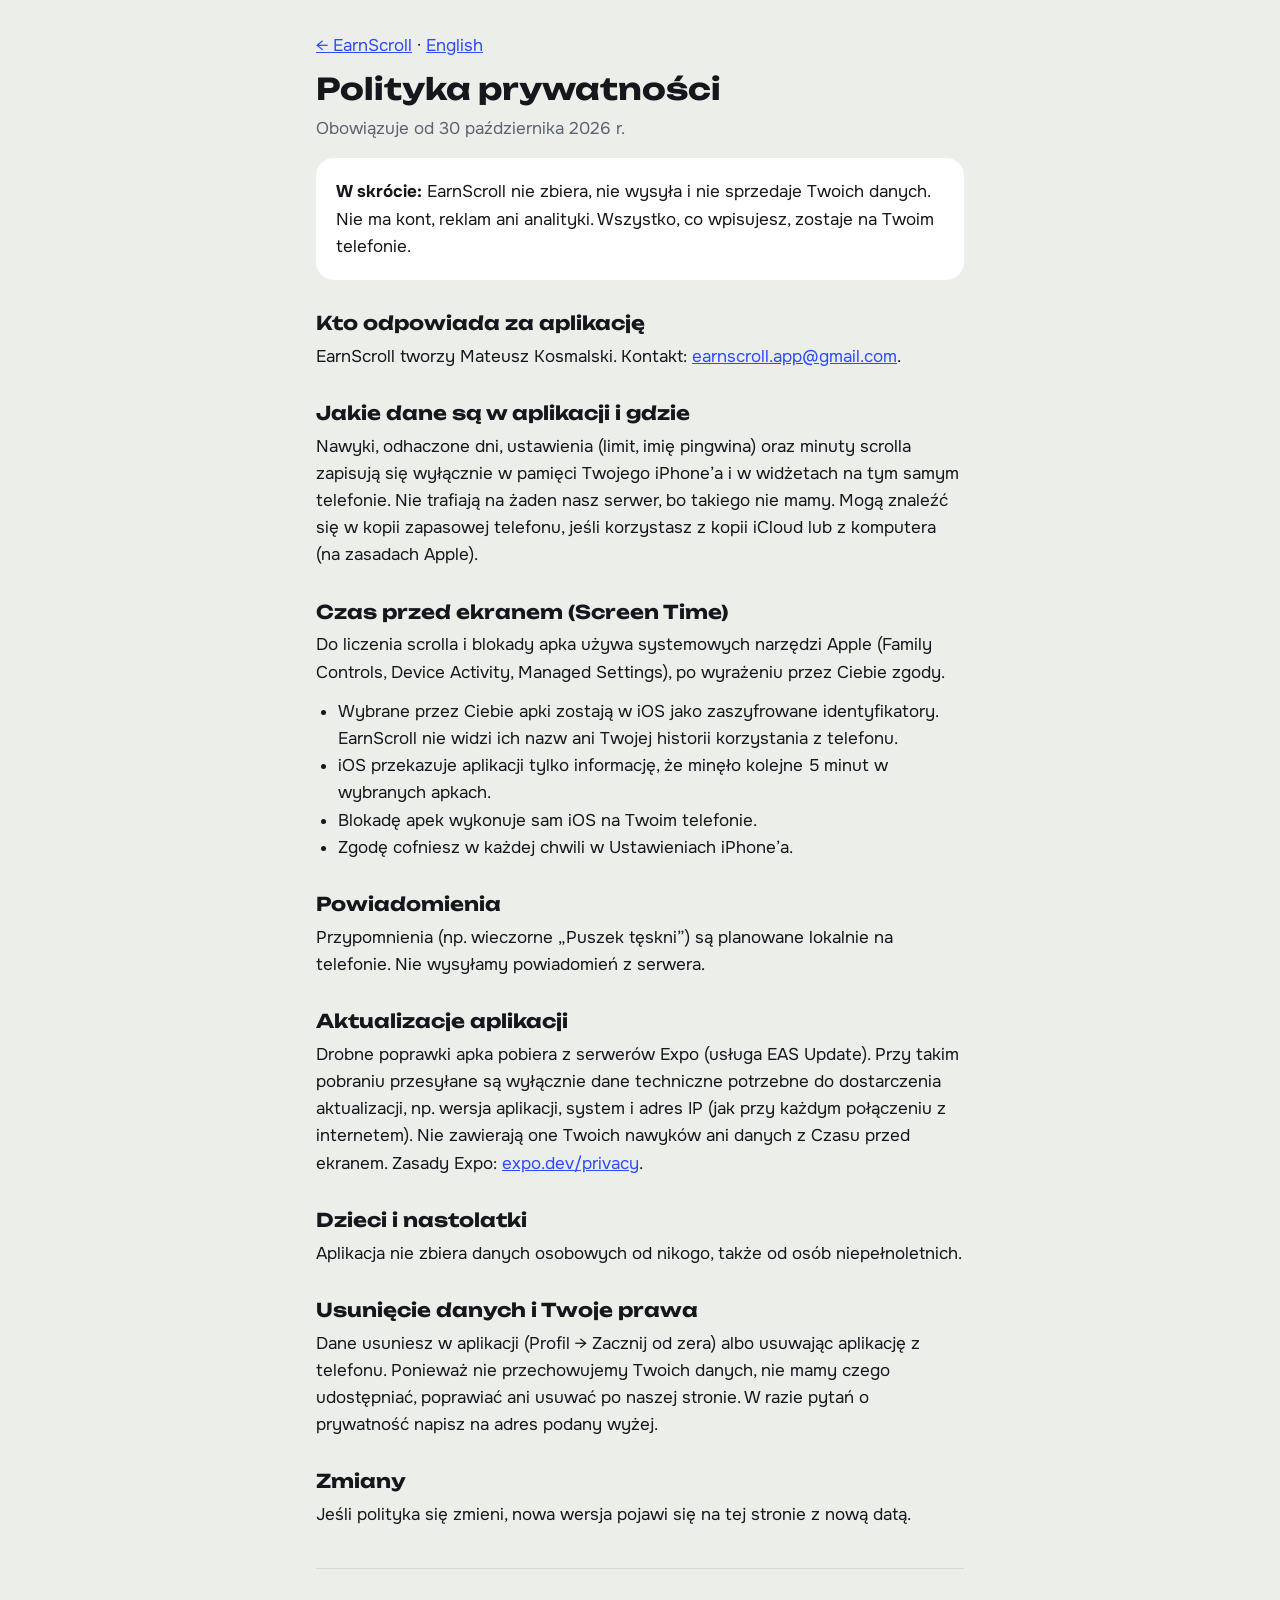
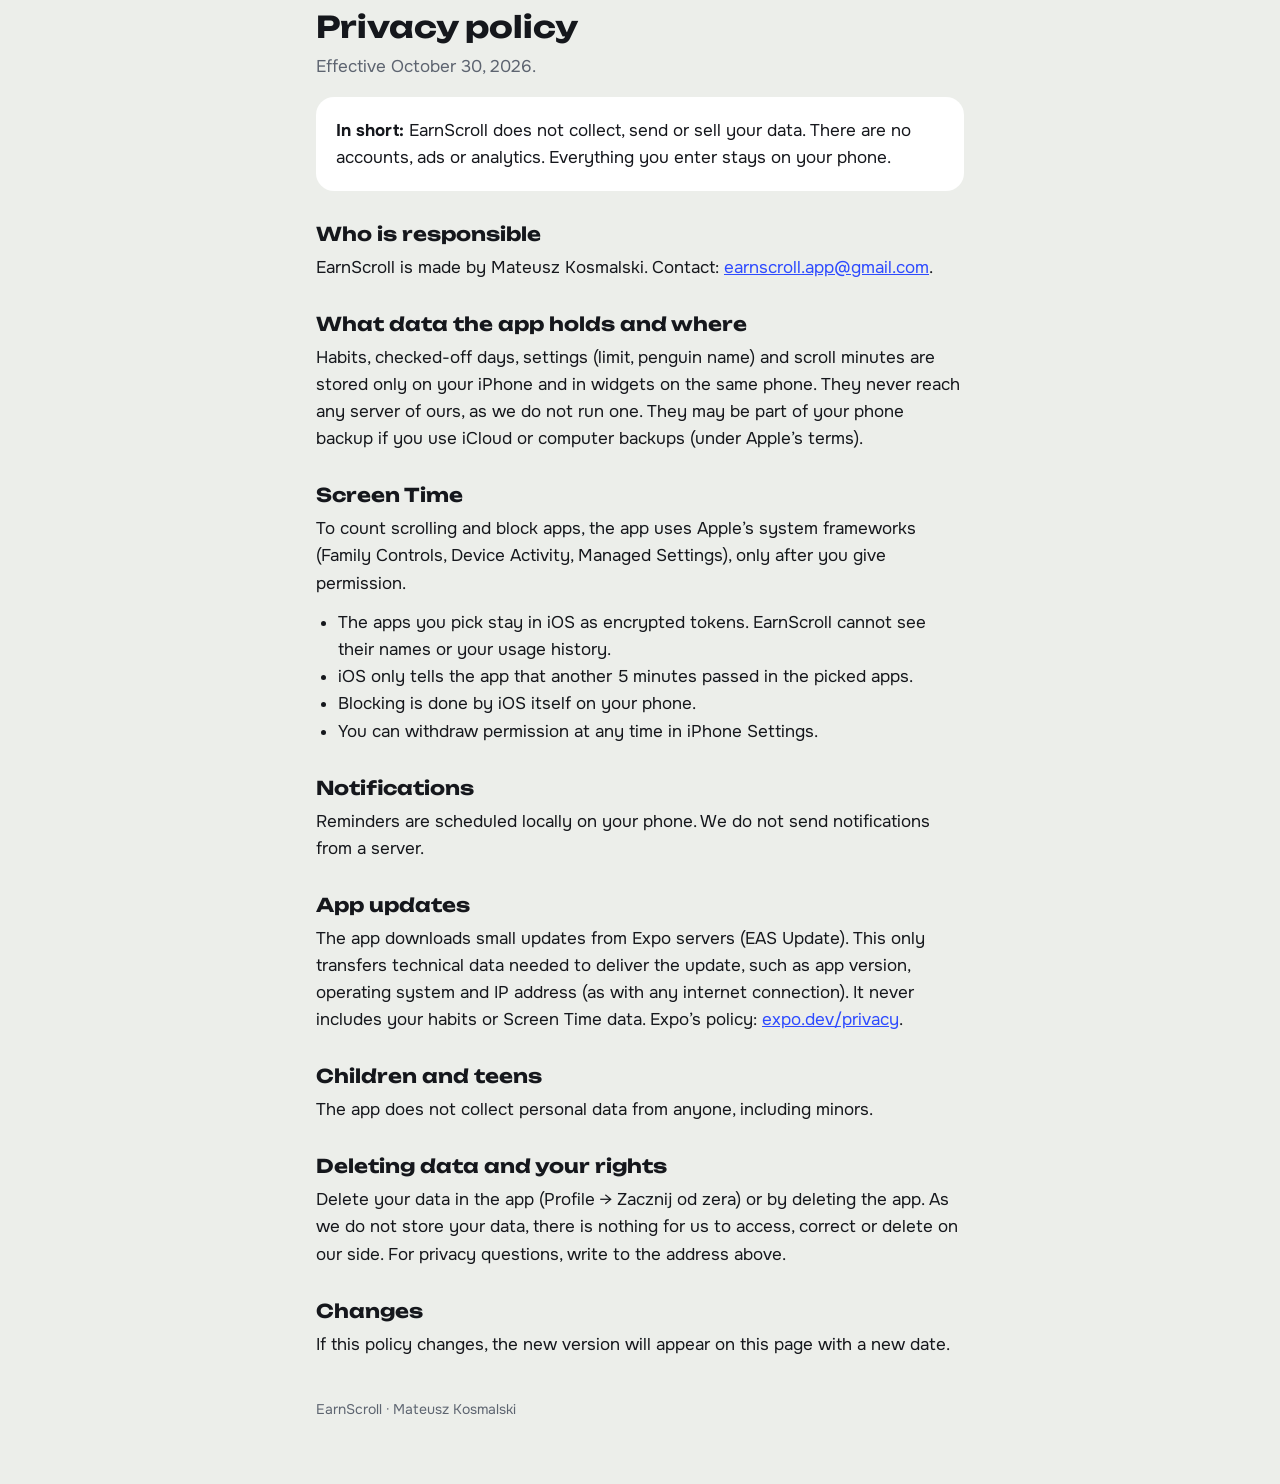
==== privacy.html @ 447980ba "EarnScroll support page and privacy policy (PL + EN) Co-Authored-By: Claude Opus 5.5 <noreply@anthro" ====
<!doctype html>
<html lang="pl">
<head>
  <meta charset="utf-8">
  <meta name="viewport" content="width=device-width, initial-scale=1">
  <title>EarnScroll – polityka prywatności</title>
  <meta name="description" content="Polityka prywatności aplikacji EarnScroll. Privacy policy of the EarnScroll app.">
  <link rel="icon" href="icon.png">
  <link rel="preconnect" href="https://fonts.googleapis.com">
  <link rel="preconnect" href="https://fonts.gstatic.com" crossorigin>
  <link href="https://fonts.googleapis.com/css2?family=Onest:wght@400;600;700&family=Unbounded:wght@700&display=swap" rel="stylesheet">
  <link rel="stylesheet" href="style.css">
</head>
<body>
<main>
  <p><a href="index.html">← EarnScroll</a> · <a href="#en">English</a></p>
  <h1>Polityka prywatności</h1>
  <p class="muted">Obowiązuje od 30 października 2026 r.</p>

  <div class="card">
    <strong>W skrócie:</strong> EarnScroll nie zbiera, nie wysyła i nie sprzedaje Twoich danych.
    Nie ma kont, reklam ani analityki. Wszystko, co wpisujesz, zostaje na Twoim telefonie.
  </div>

  <h2>Kto odpowiada za aplikację</h2>
  <p>EarnScroll tworzy Mateusz Kosmalski. Kontakt: <a href="mailto:earnscroll.app@gmail.com">earnscroll.app@gmail.com</a>.</p>

  <h2>Jakie dane są w aplikacji i gdzie</h2>
  <p>Nawyki, odhaczone dni, ustawienia (limit, imię pingwina) oraz minuty scrolla zapisują się
    wyłącznie w pamięci Twojego iPhone’a i w widżetach na tym samym telefonie. Nie trafiają na
    żaden nasz serwer, bo takiego nie mamy. Mogą znaleźć się w kopii zapasowej telefonu, jeśli
    korzystasz z kopii iCloud lub z komputera (na zasadach Apple).</p>

  <h2>Czas przed ekranem (Screen Time)</h2>
  <p>Do liczenia scrolla i blokady apka używa systemowych narzędzi Apple (Family Controls,
    Device Activity, Managed Settings), po wyrażeniu przez Ciebie zgody.</p>
  <ul>
    <li>Wybrane przez Ciebie apki zostają w iOS jako zaszyfrowane identyfikatory. EarnScroll nie widzi
      ich nazw ani Twojej historii korzystania z telefonu.</li>
    <li>iOS przekazuje aplikacji tylko informację, że minęło kolejne 5 minut w wybranych apkach.</li>
    <li>Blokadę apek wykonuje sam iOS na Twoim telefonie.</li>
    <li>Zgodę cofniesz w każdej chwili w Ustawieniach iPhone’a.</li>
  </ul>

  <h2>Powiadomienia</h2>
  <p>Przypomnienia (np. wieczorne „Puszek tęskni”) są planowane lokalnie na telefonie.
    Nie wysyłamy powiadomień z serwera.</p>

  <h2>Aktualizacje aplikacji</h2>
  <p>Drobne poprawki apka pobiera z serwerów Expo (usługa EAS Update). Przy takim pobraniu
    przesyłane są wyłącznie dane techniczne potrzebne do dostarczenia aktualizacji, np. wersja
    aplikacji, system i adres IP (jak przy każdym połączeniu z internetem). Nie zawierają one Twoich
    nawyków ani danych z Czasu przed ekranem. Zasady Expo: <a href="https://expo.dev/privacy">expo.dev/privacy</a>.</p>

  <h2>Dzieci i nastolatki</h2>
  <p>Aplikacja nie zbiera danych osobowych od nikogo, także od osób niepełnoletnich.</p>

  <h2>Usunięcie danych i Twoje prawa</h2>
  <p>Dane usuniesz w aplikacji (Profil → Zacznij od zera) albo usuwając aplikację z telefonu.
    Ponieważ nie przechowujemy Twoich danych, nie mamy czego udostępniać, poprawiać ani usuwać po
    naszej stronie. W razie pytań o prywatność napisz na adres podany wyżej.</p>

  <h2>Zmiany</h2>
  <p>Jeśli polityka się zmieni, nowa wersja pojawi się na tej stronie z nową datą.</p>

  <hr style="border: 0; border-top: 1px solid var(--line); margin: 40px 0;">

  <section id="en" lang="en">
    <h1>Privacy policy</h1>
    <p class="muted">Effective October 30, 2026.</p>

    <div class="card">
      <strong>In short:</strong> EarnScroll does not collect, send or sell your data. There are no
      accounts, ads or analytics. Everything you enter stays on your phone.
    </div>

    <h2>Who is responsible</h2>
    <p>EarnScroll is made by Mateusz Kosmalski. Contact: <a href="mailto:earnscroll.app@gmail.com">earnscroll.app@gmail.com</a>.</p>

    <h2>What data the app holds and where</h2>
    <p>Habits, checked-off days, settings (limit, penguin name) and scroll minutes are stored only on
      your iPhone and in widgets on the same phone. They never reach any server of ours, as we do not
      run one. They may be part of your phone backup if you use iCloud or computer backups (under
      Apple’s terms).</p>

    <h2>Screen Time</h2>
    <p>To count scrolling and block apps, the app uses Apple’s system frameworks (Family Controls,
      Device Activity, Managed Settings), only after you give permission.</p>
    <ul>
      <li>The apps you pick stay in iOS as encrypted tokens. EarnScroll cannot see their names or your
        usage history.</li>
      <li>iOS only tells the app that another 5 minutes passed in the picked apps.</li>
      <li>Blocking is done by iOS itself on your phone.</li>
      <li>You can withdraw permission at any time in iPhone Settings.</li>
    </ul>

    <h2>Notifications</h2>
    <p>Reminders are scheduled locally on your phone. We do not send notifications from a server.</p>

    <h2>App updates</h2>
    <p>The app downloads small updates from Expo servers (EAS Update). This only transfers technical
      data needed to deliver the update, such as app version, operating system and IP address (as
      with any internet connection). It never includes your habits or Screen Time data. Expo’s policy:
      <a href="https://expo.dev/privacy">expo.dev/privacy</a>.</p>

    <h2>Children and teens</h2>
    <p>The app does not collect personal data from anyone, including minors.</p>

    <h2>Deleting data and your rights</h2>
    <p>Delete your data in the app (Profile → Zacznij od zera) or by deleting the app. As we do not
      store your data, there is nothing for us to access, correct or delete on our side. For privacy
      questions, write to the address above.</p>

    <h2>Changes</h2>
    <p>If this policy changes, the new version will appear on this page with a new date.</p>
  </section>

  <footer>EarnScroll · Mateusz Kosmalski</footer>
</main>
</body>
</html>
---- style.css ----
/* EarnScroll site: support + privacy. Colours from the app (src/theme). */
:root {
  --bg: #ECEEEA;
  --card: #FFFFFF;
  --text: #15171C;
  --muted: #5D6470;
  --line: #D6DAD3;
  --accent: #2E4BFF;
  --sticker: #FFD23F;
}
@media (prefers-color-scheme: dark) {
  :root {
    --bg: #101216;
    --card: #1A1D23;
    --text: #EEF0F3;
    --muted: #9AA1AC;
    --line: #2B2F37;
    --accent: #7088FF;
  }
}
* { box-sizing: border-box; }
html { -webkit-text-size-adjust: 100%; }
body {
  margin: 0;
  background: var(--bg);
  color: var(--text);
  font: 17px/1.6 'Onest', system-ui, -apple-system, sans-serif;
}
main { max-width: 680px; margin: 0 auto; padding: 32px 16px 64px; }
h1, h2 { font-family: 'Unbounded', system-ui, sans-serif; line-height: 1.2; }
h1 { font-size: 30px; margin: 0 0 8px; }
h2 { font-size: 19px; margin: 32px 0 8px; }
h3 { font-size: 17px; margin: 20px 0 4px; }
p, ul { margin: 0 0 12px; }
ul { padding-left: 22px; }
a { color: var(--accent); }
.muted { color: var(--muted); }
.hero { display: flex; align-items: center; gap: 16px; margin-bottom: 24px; }
.hero img { width: 72px; height: 72px; border-radius: 18px; }
.card { background: var(--card); border-radius: 18px; padding: 20px; margin: 16px 0; }
.card.wallet { background: #2E4BFF; color: #FFFFFF; }
.card.wallet a { color: #FFFFFF; }
.sticker {
  display: inline-block; background: var(--sticker); color: #15171C;
  font-weight: 700; font-size: 14px; padding: 4px 10px; border-radius: 10px;
  transform: rotate(-3deg);
}
nav { display: flex; gap: 16px; flex-wrap: wrap; margin: 8px 0 0; font-weight: 600; }
footer { margin-top: 40px; font-size: 14px; color: var(--muted); }
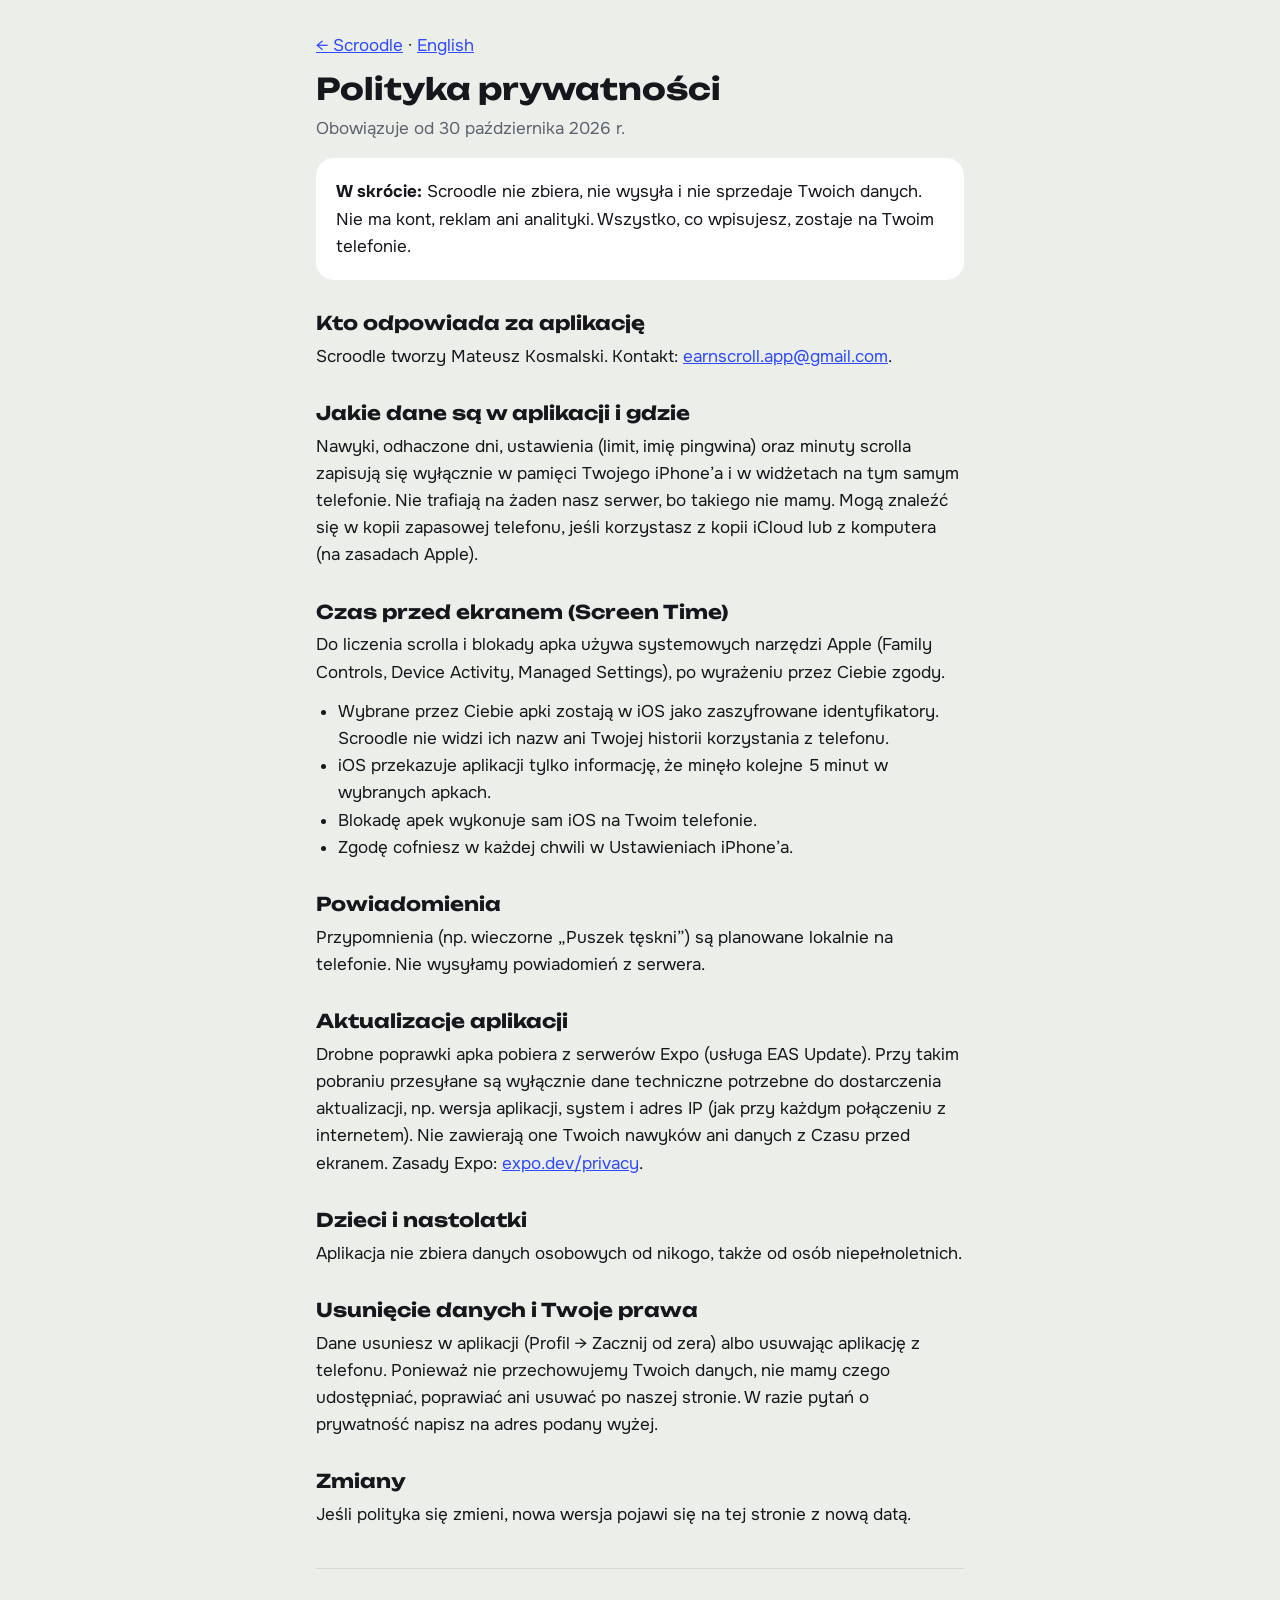
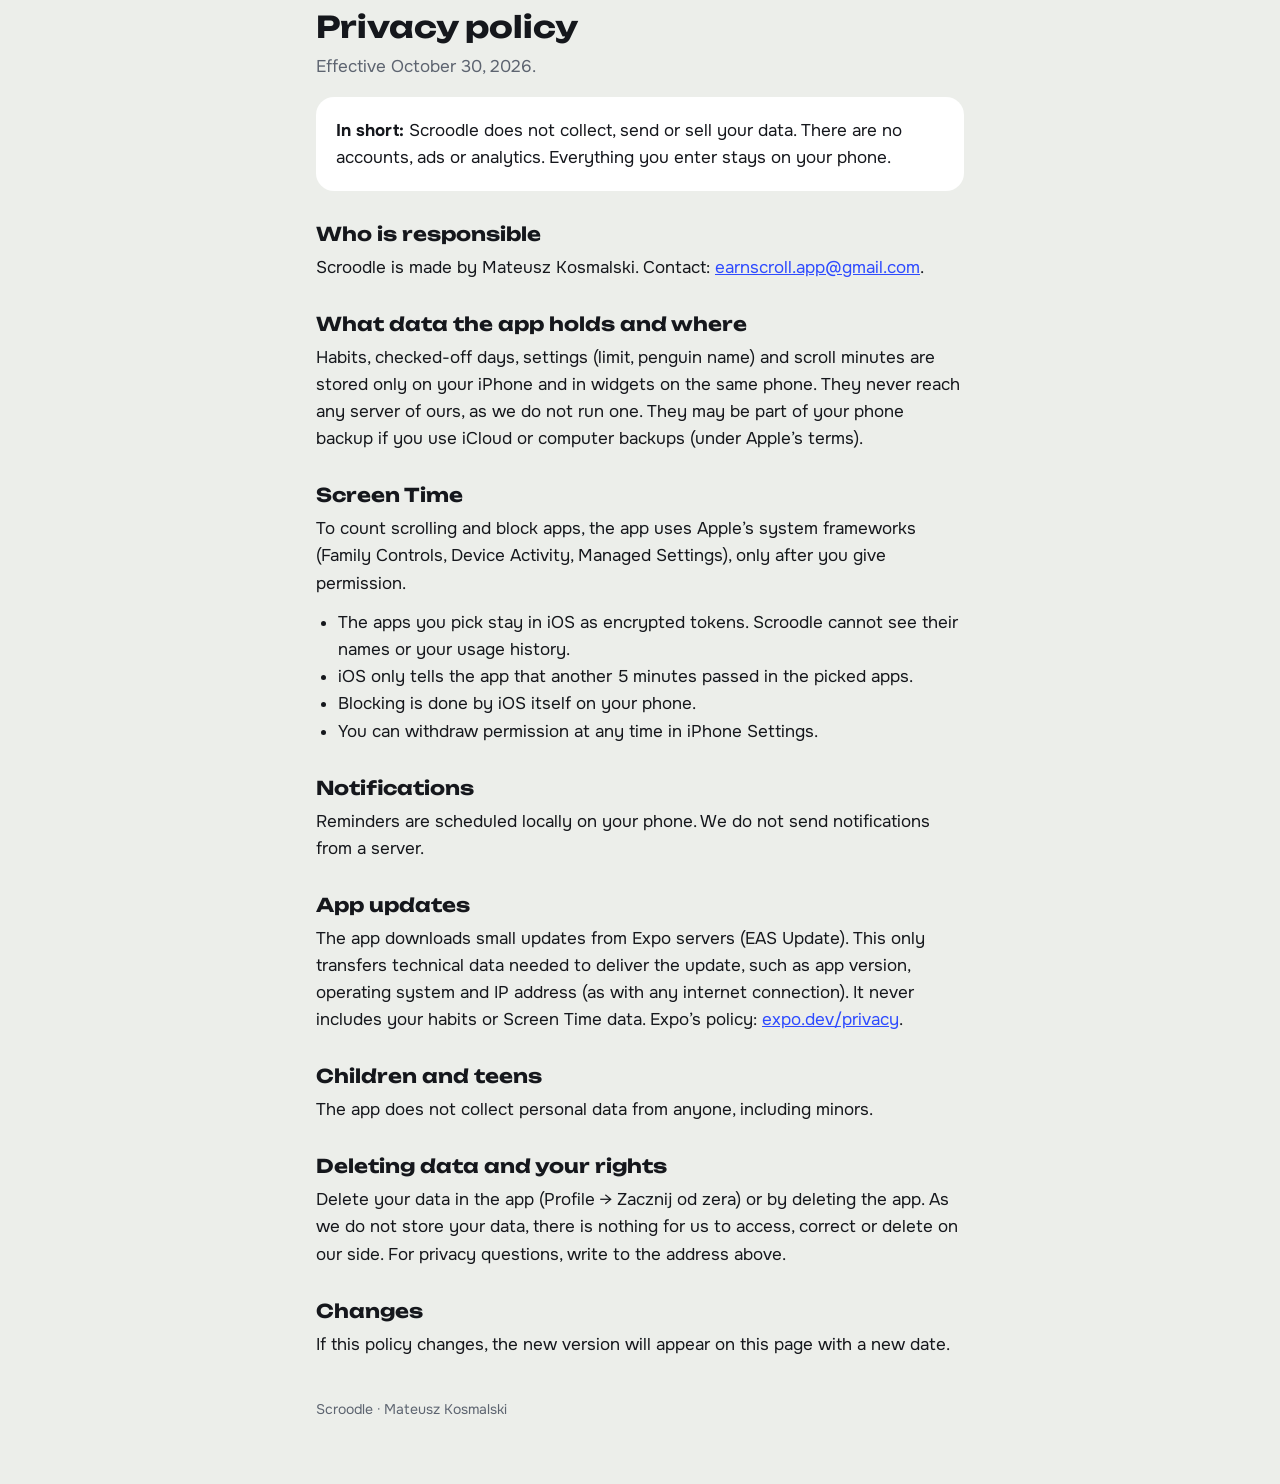
==== commit 2e730093: "Rename the app to Scroodle Co-Authored-By: Claude Opus 5.5 <noreply@anthropic.com>" ====
--- a/privacy.html
+++ b/privacy.html
@@ -3,8 +3,8 @@
 <head>
   <meta charset="utf-8">
   <meta name="viewport" content="width=device-width, initial-scale=1">
-  <title>EarnScroll – polityka prywatności</title>
-  <meta name="description" content="Polityka prywatności aplikacji EarnScroll. Privacy policy of the EarnScroll app.">
+  <title>Scroodle – polityka prywatności</title>
+  <meta name="description" content="Polityka prywatności aplikacji Scroodle. Privacy policy of the Scroodle app.">
   <link rel="icon" href="icon.png">
   <link rel="preconnect" href="https://fonts.googleapis.com">
   <link rel="preconnect" href="https://fonts.gstatic.com" crossorigin>
@@ -13,17 +13,17 @@
 </head>
 <body>
 <main>
-  <p><a href="index.html">← EarnScroll</a> · <a href="#en">English</a></p>
+  <p><a href="index.html">← Scroodle</a> · <a href="#en">English</a></p>
   <h1>Polityka prywatności</h1>
   <p class="muted">Obowiązuje od 30 października 2026 r.</p>
 
   <div class="card">
-    <strong>W skrócie:</strong> EarnScroll nie zbiera, nie wysyła i nie sprzedaje Twoich danych.
+    <strong>W skrócie:</strong> Scroodle nie zbiera, nie wysyła i nie sprzedaje Twoich danych.
     Nie ma kont, reklam ani analityki. Wszystko, co wpisujesz, zostaje na Twoim telefonie.
   </div>
 
   <h2>Kto odpowiada za aplikację</h2>
-  <p>EarnScroll tworzy Mateusz Kosmalski. Kontakt: <a href="mailto:earnscroll.app@gmail.com">earnscroll.app@gmail.com</a>.</p>
+  <p>Scroodle tworzy Mateusz Kosmalski. Kontakt: <a href="mailto:earnscroll.app@gmail.com">earnscroll.app@gmail.com</a>.</p>
 
   <h2>Jakie dane są w aplikacji i gdzie</h2>
   <p>Nawyki, odhaczone dni, ustawienia (limit, imię pingwina) oraz minuty scrolla zapisują się
@@ -35,7 +35,7 @@
   <p>Do liczenia scrolla i blokady apka używa systemowych narzędzi Apple (Family Controls,
     Device Activity, Managed Settings), po wyrażeniu przez Ciebie zgody.</p>
   <ul>
-    <li>Wybrane przez Ciebie apki zostają w iOS jako zaszyfrowane identyfikatory. EarnScroll nie widzi
+    <li>Wybrane przez Ciebie apki zostają w iOS jako zaszyfrowane identyfikatory. Scroodle nie widzi
       ich nazw ani Twojej historii korzystania z telefonu.</li>
     <li>iOS przekazuje aplikacji tylko informację, że minęło kolejne 5 minut w wybranych apkach.</li>
     <li>Blokadę apek wykonuje sam iOS na Twoim telefonie.</li>
@@ -70,12 +70,12 @@
     <p class="muted">Effective October 30, 2026.</p>
 
     <div class="card">
-      <strong>In short:</strong> EarnScroll does not collect, send or sell your data. There are no
+      <strong>In short:</strong> Scroodle does not collect, send or sell your data. There are no
       accounts, ads or analytics. Everything you enter stays on your phone.
     </div>
 
     <h2>Who is responsible</h2>
-    <p>EarnScroll is made by Mateusz Kosmalski. Contact: <a href="mailto:earnscroll.app@gmail.com">earnscroll.app@gmail.com</a>.</p>
+    <p>Scroodle is made by Mateusz Kosmalski. Contact: <a href="mailto:earnscroll.app@gmail.com">earnscroll.app@gmail.com</a>.</p>
 
     <h2>What data the app holds and where</h2>
     <p>Habits, checked-off days, settings (limit, penguin name) and scroll minutes are stored only on
@@ -87,7 +87,7 @@
     <p>To count scrolling and block apps, the app uses Apple’s system frameworks (Family Controls,
       Device Activity, Managed Settings), only after you give permission.</p>
     <ul>
-      <li>The apps you pick stay in iOS as encrypted tokens. EarnScroll cannot see their names or your
+      <li>The apps you pick stay in iOS as encrypted tokens. Scroodle cannot see their names or your
         usage history.</li>
       <li>iOS only tells the app that another 5 minutes passed in the picked apps.</li>
       <li>Blocking is done by iOS itself on your phone.</li>
@@ -115,7 +115,7 @@
     <p>If this policy changes, the new version will appear on this page with a new date.</p>
   </section>
 
-  <footer>EarnScroll · Mateusz Kosmalski</footer>
+  <footer>Scroodle · Mateusz Kosmalski</footer>
 </main>
 </body>
 </html>
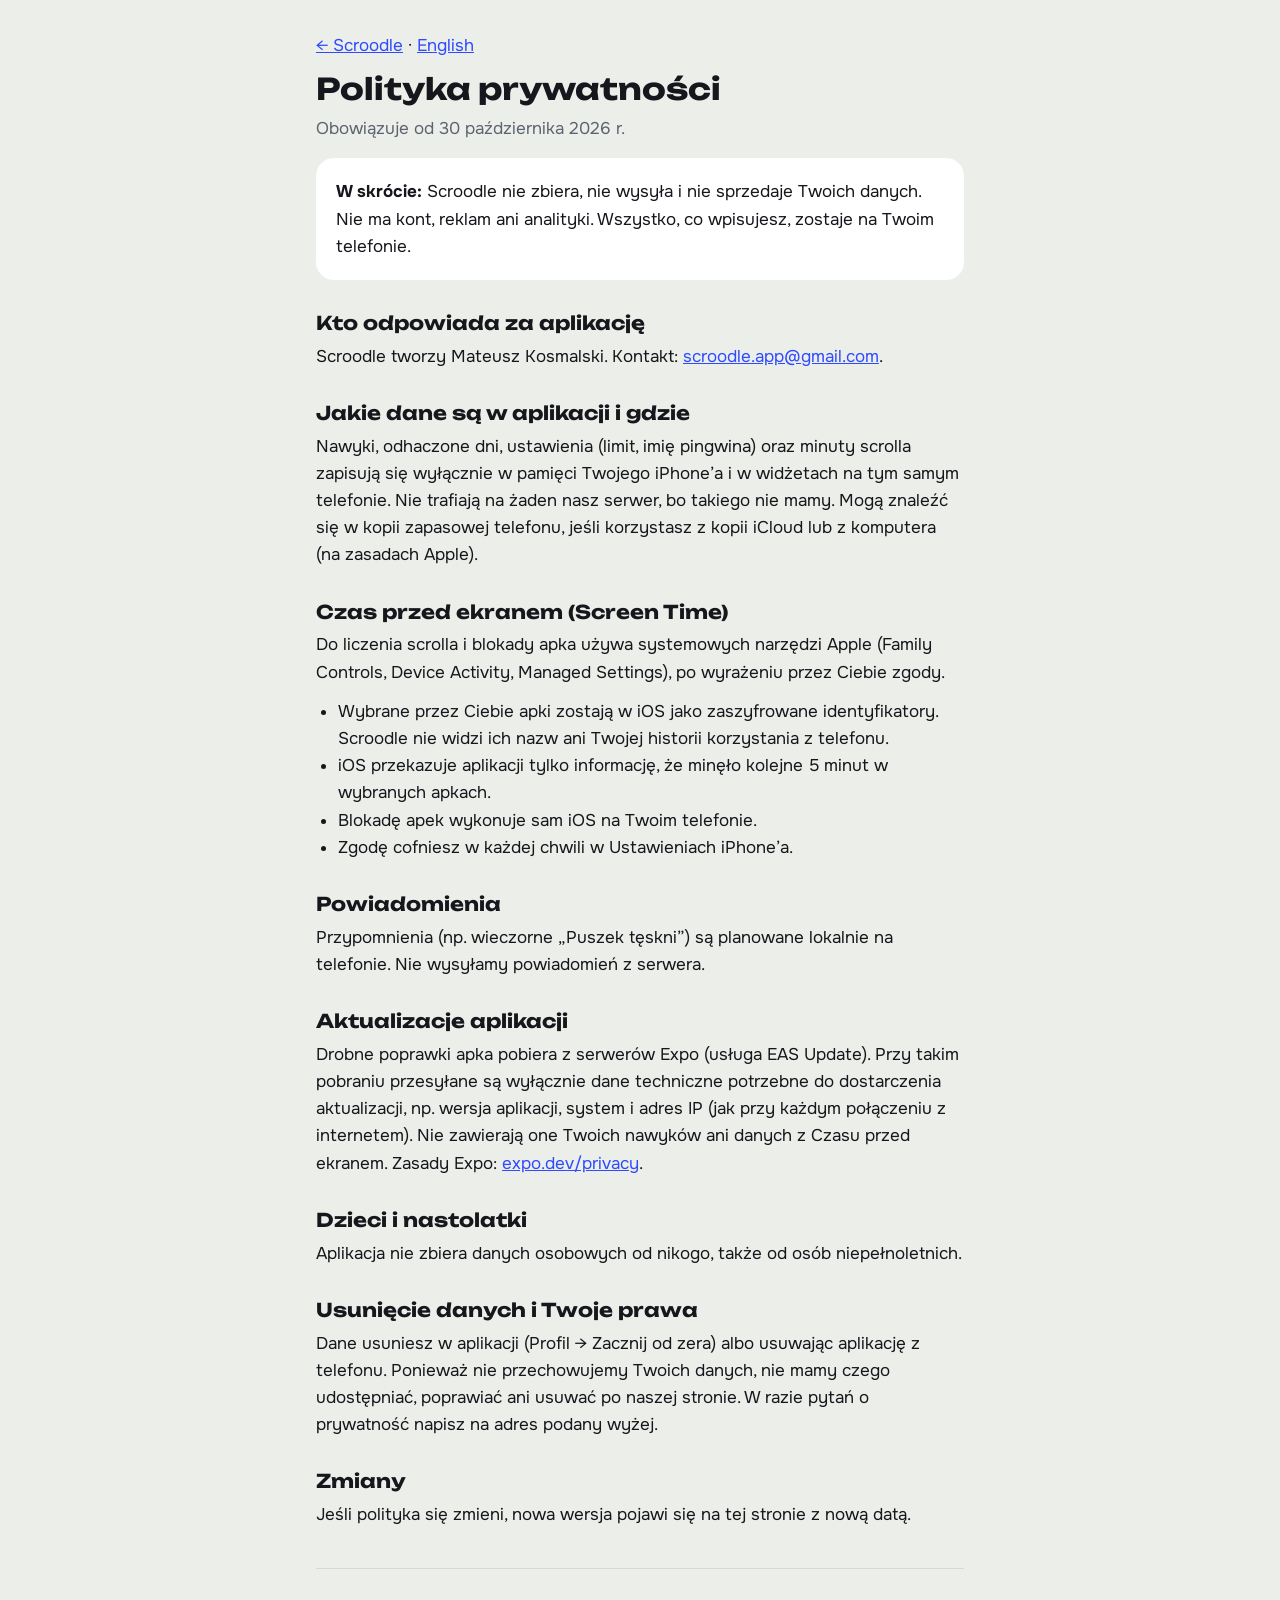
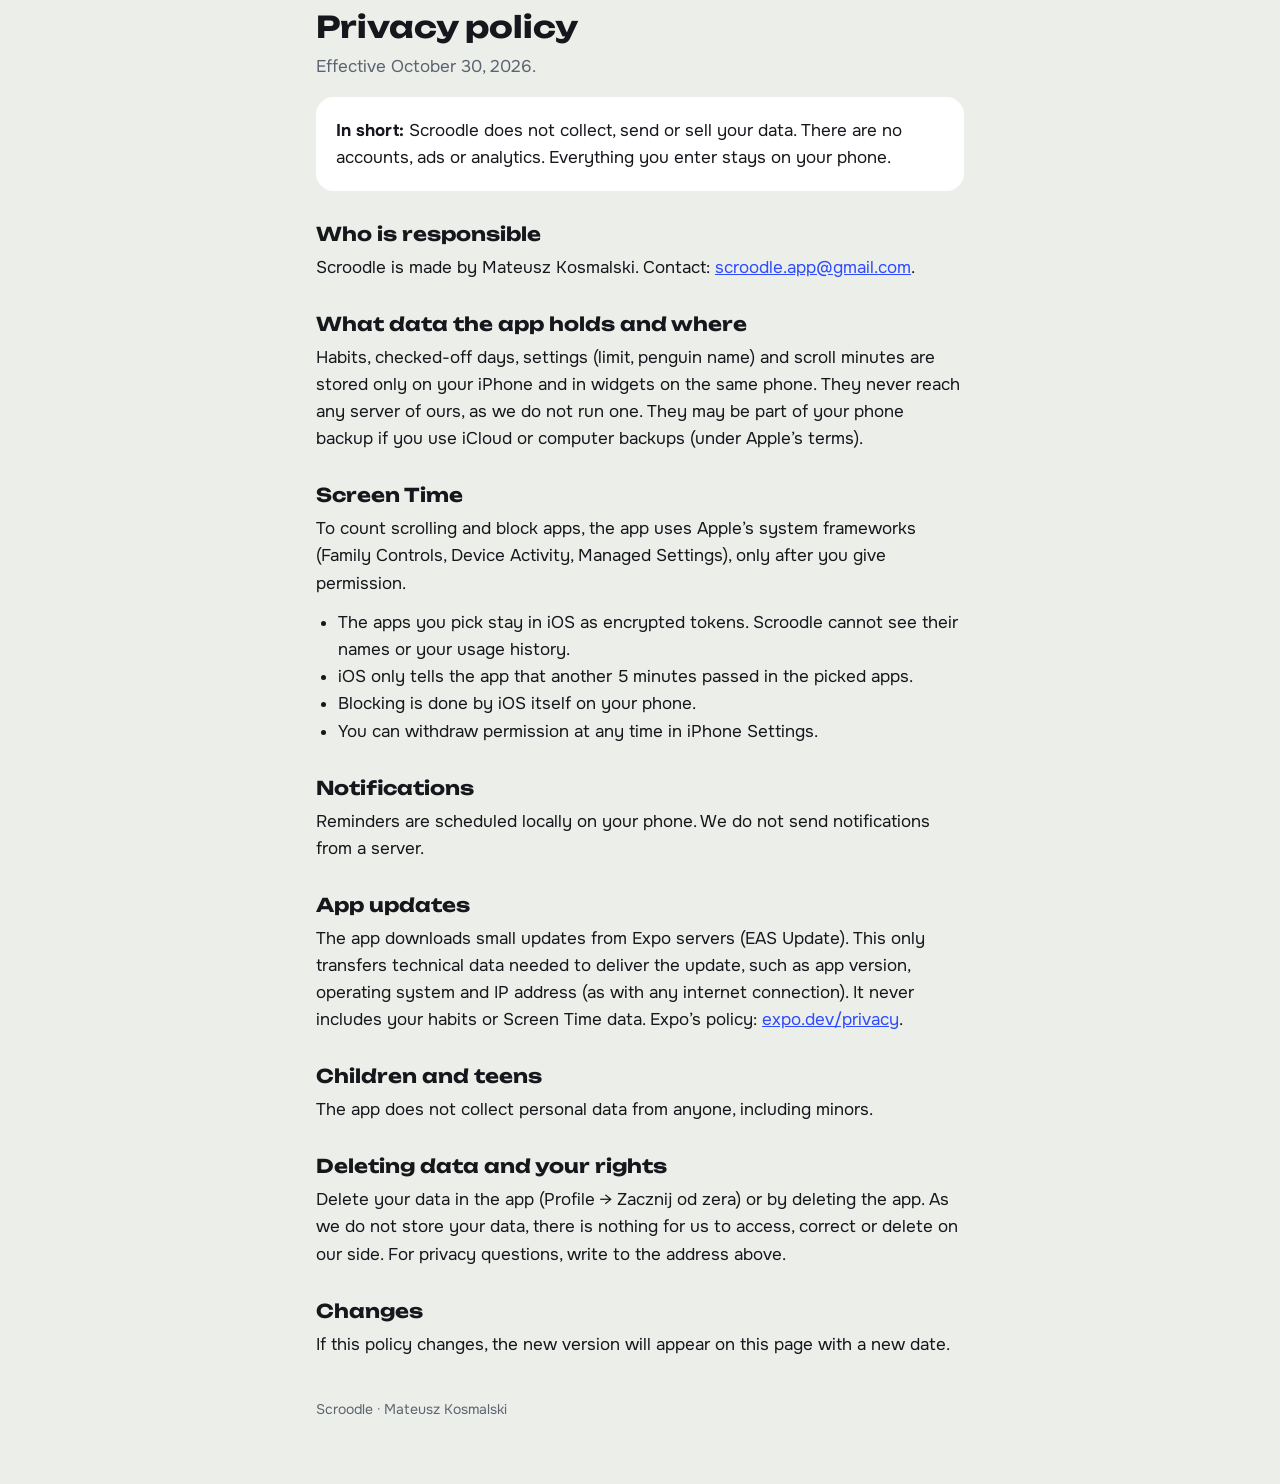
==== commit 47dcb7a0: "Contact email: scroodle.app@gmail.com Co-Authored-By: Claude Opus 5.5 <noreply@anthropic.com>" ====
--- a/privacy.html
+++ b/privacy.html
@@ -23,7 +23,7 @@
   </div>
 
   <h2>Kto odpowiada za aplikację</h2>
-  <p>Scroodle tworzy Mateusz Kosmalski. Kontakt: <a href="mailto:earnscroll.app@gmail.com">earnscroll.app@gmail.com</a>.</p>
+  <p>Scroodle tworzy Mateusz Kosmalski. Kontakt: <a href="mailto:scroodle.app@gmail.com">scroodle.app@gmail.com</a>.</p>
 
   <h2>Jakie dane są w aplikacji i gdzie</h2>
   <p>Nawyki, odhaczone dni, ustawienia (limit, imię pingwina) oraz minuty scrolla zapisują się
@@ -75,7 +75,7 @@
     </div>
 
     <h2>Who is responsible</h2>
-    <p>Scroodle is made by Mateusz Kosmalski. Contact: <a href="mailto:earnscroll.app@gmail.com">earnscroll.app@gmail.com</a>.</p>
+    <p>Scroodle is made by Mateusz Kosmalski. Contact: <a href="mailto:scroodle.app@gmail.com">scroodle.app@gmail.com</a>.</p>
 
     <h2>What data the app holds and where</h2>
     <p>Habits, checked-off days, settings (limit, penguin name) and scroll minutes are stored only on
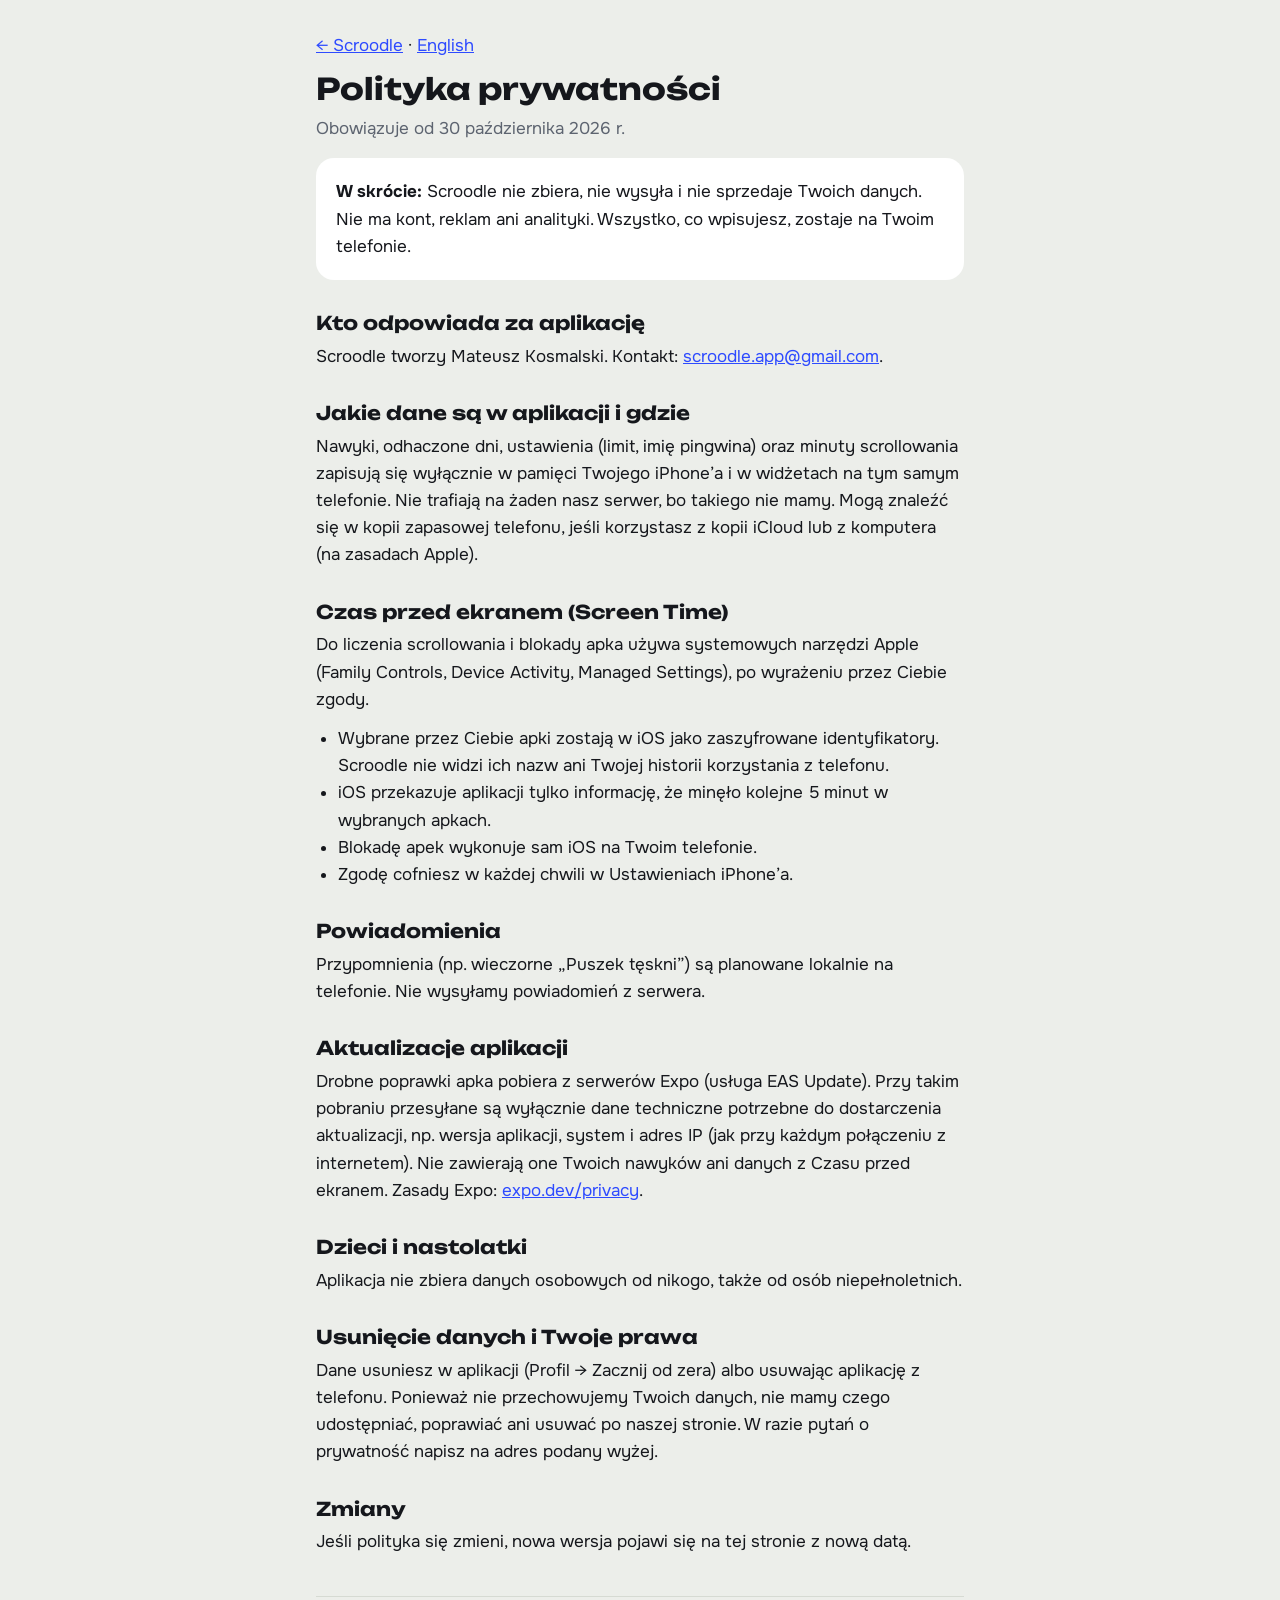
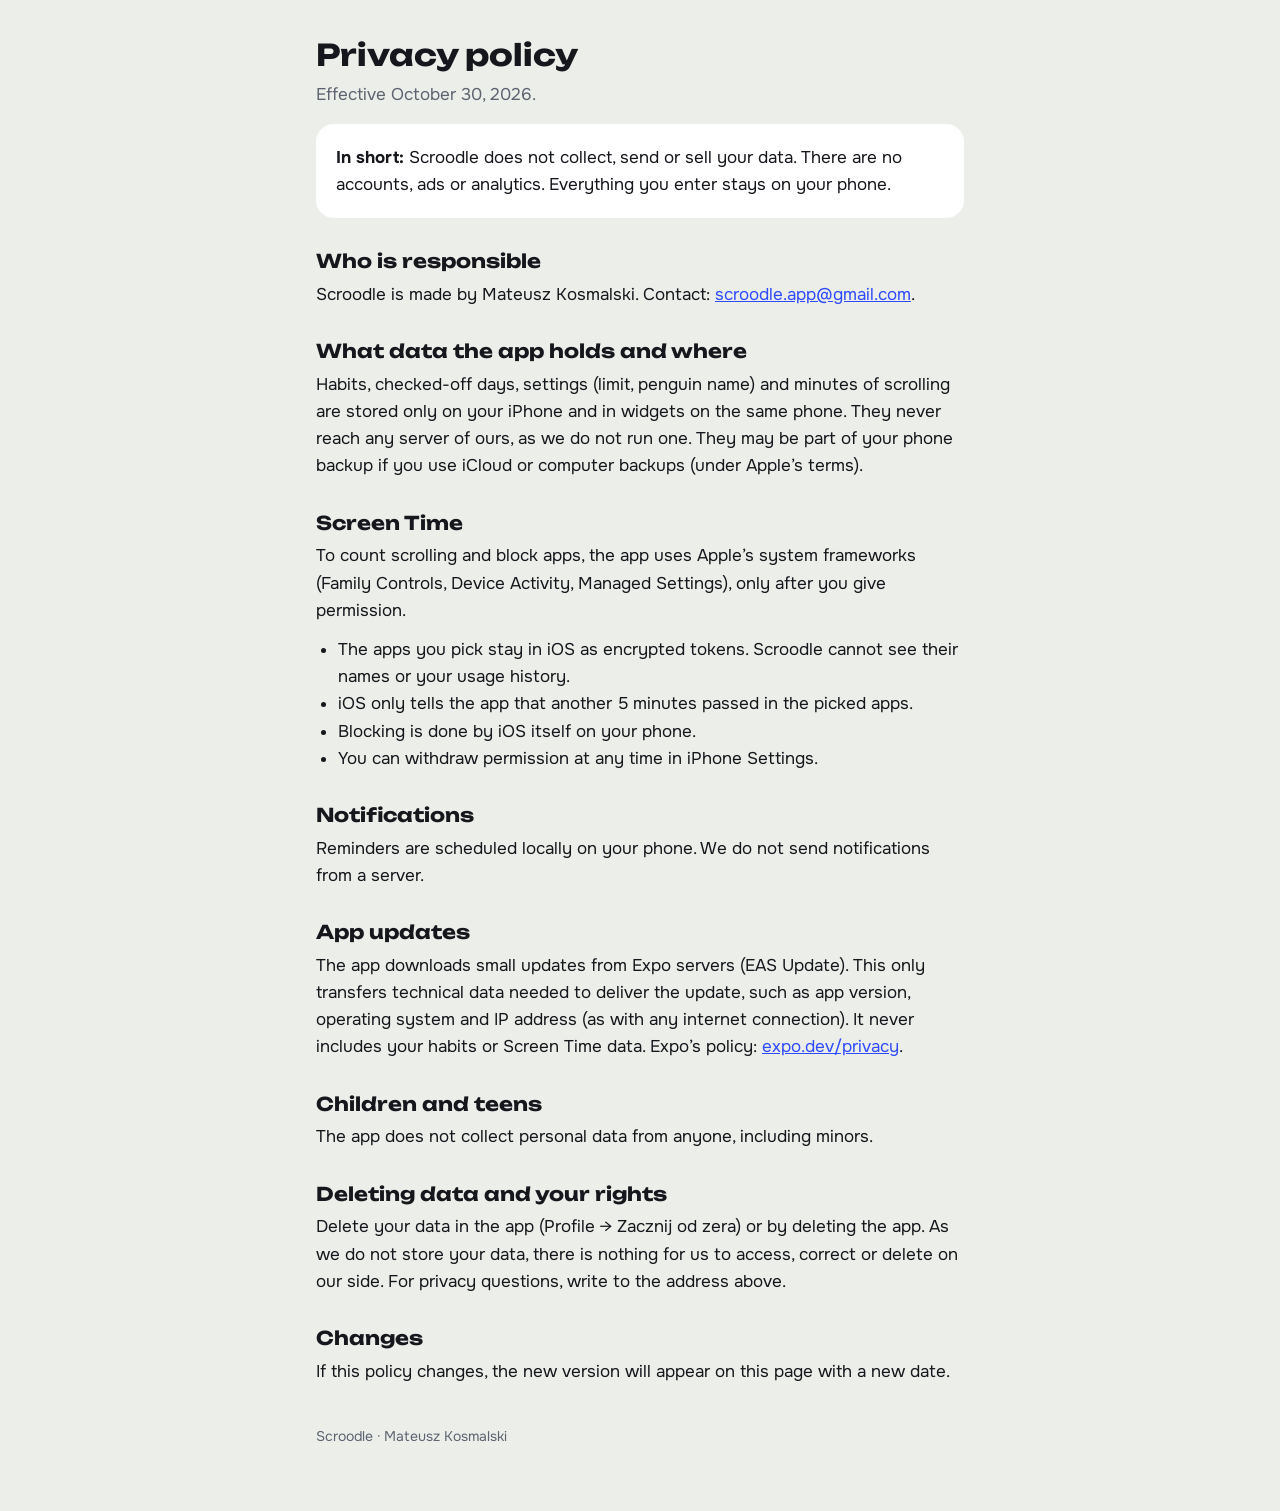
==== commit 9eebed37: "Say 'scrollowanie' instead of 'scroll'; tab is now 'Czas' Co-Authored-By: Claude Opus 5.5 <noreply@a" ====
--- a/privacy.html
+++ b/privacy.html
@@ -26,13 +26,13 @@
   <p>Scroodle tworzy Mateusz Kosmalski. Kontakt: <a href="mailto:scroodle.app@gmail.com">scroodle.app@gmail.com</a>.</p>
 
   <h2>Jakie dane są w aplikacji i gdzie</h2>
-  <p>Nawyki, odhaczone dni, ustawienia (limit, imię pingwina) oraz minuty scrolla zapisują się
+  <p>Nawyki, odhaczone dni, ustawienia (limit, imię pingwina) oraz minuty scrollowania zapisują się
     wyłącznie w pamięci Twojego iPhone’a i w widżetach na tym samym telefonie. Nie trafiają na
     żaden nasz serwer, bo takiego nie mamy. Mogą znaleźć się w kopii zapasowej telefonu, jeśli
     korzystasz z kopii iCloud lub z komputera (na zasadach Apple).</p>
 
   <h2>Czas przed ekranem (Screen Time)</h2>
-  <p>Do liczenia scrolla i blokady apka używa systemowych narzędzi Apple (Family Controls,
+  <p>Do liczenia scrollowania i blokady apka używa systemowych narzędzi Apple (Family Controls,
     Device Activity, Managed Settings), po wyrażeniu przez Ciebie zgody.</p>
   <ul>
     <li>Wybrane przez Ciebie apki zostają w iOS jako zaszyfrowane identyfikatory. Scroodle nie widzi
@@ -78,7 +78,7 @@
     <p>Scroodle is made by Mateusz Kosmalski. Contact: <a href="mailto:scroodle.app@gmail.com">scroodle.app@gmail.com</a>.</p>
 
     <h2>What data the app holds and where</h2>
-    <p>Habits, checked-off days, settings (limit, penguin name) and scroll minutes are stored only on
+    <p>Habits, checked-off days, settings (limit, penguin name) and minutes of scrolling are stored only on
       your iPhone and in widgets on the same phone. They never reach any server of ours, as we do not
       run one. They may be part of your phone backup if you use iCloud or computer backups (under
       Apple’s terms).</p>
